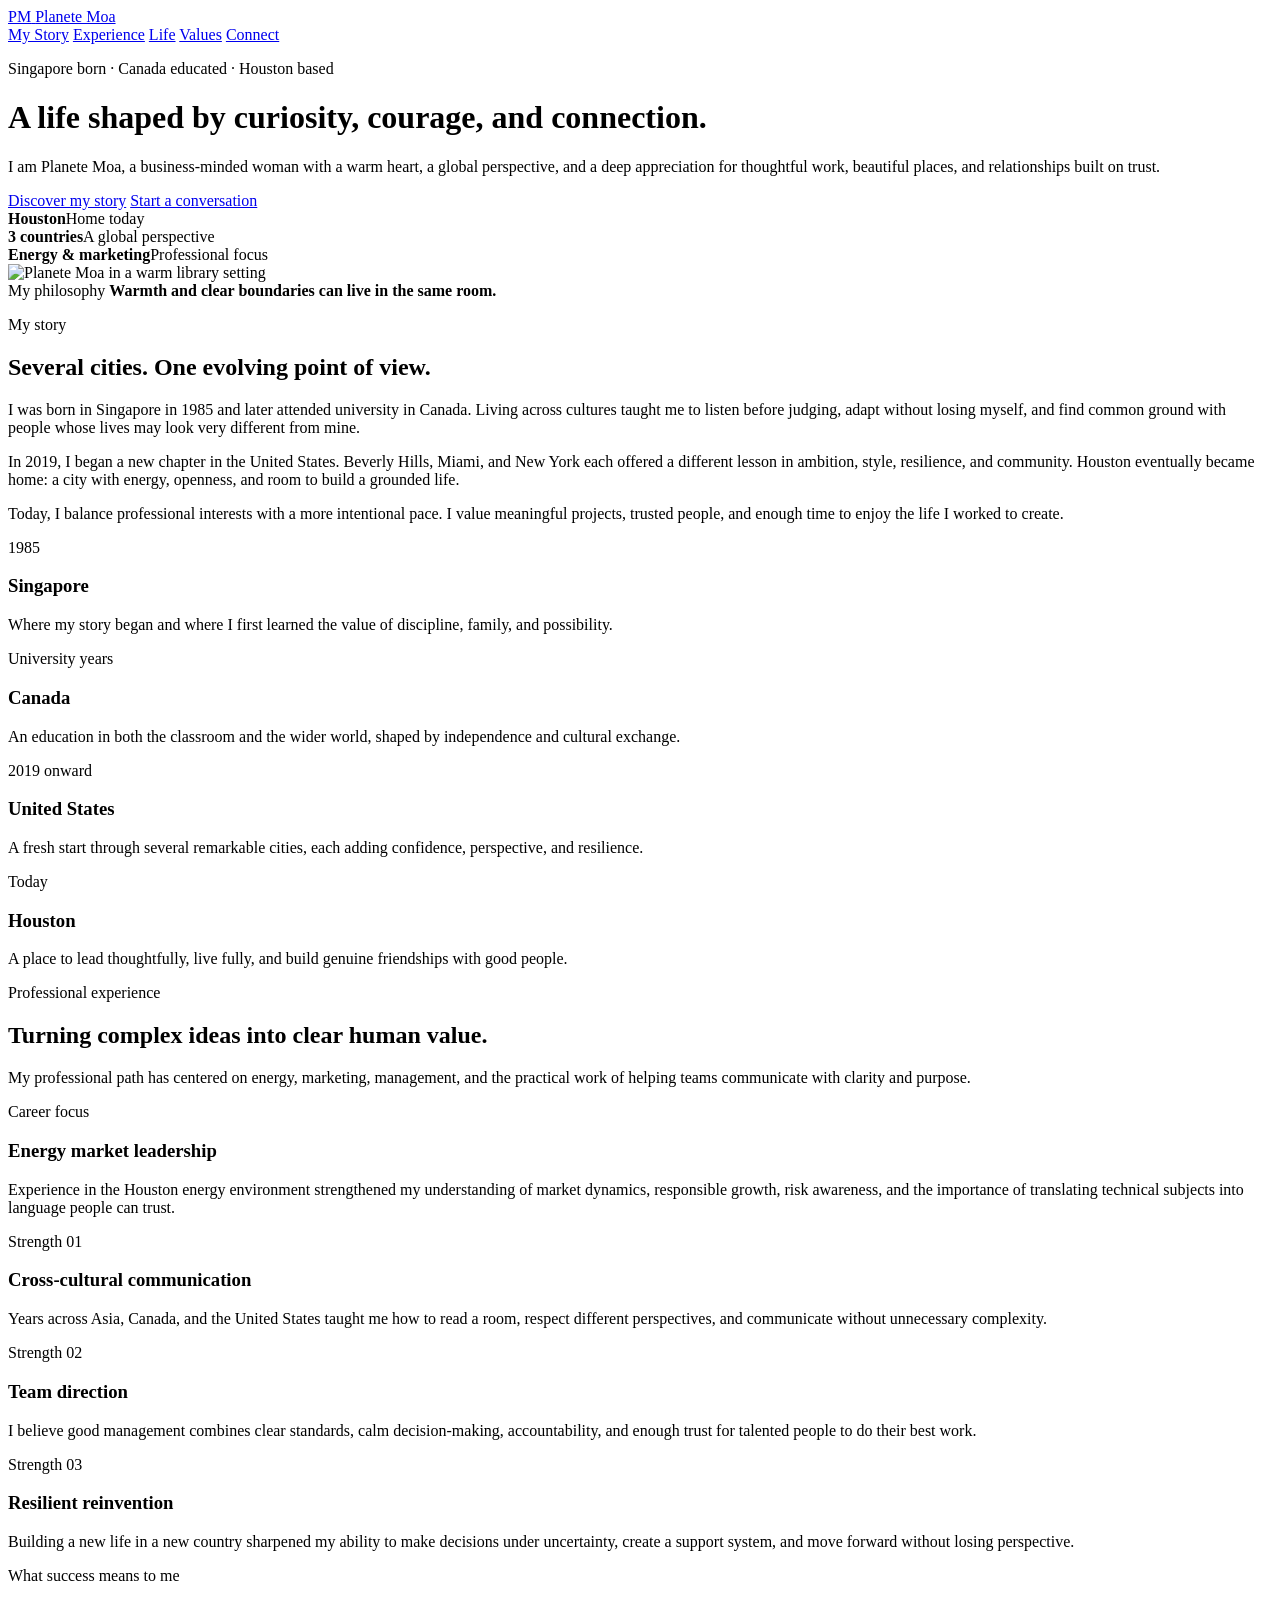
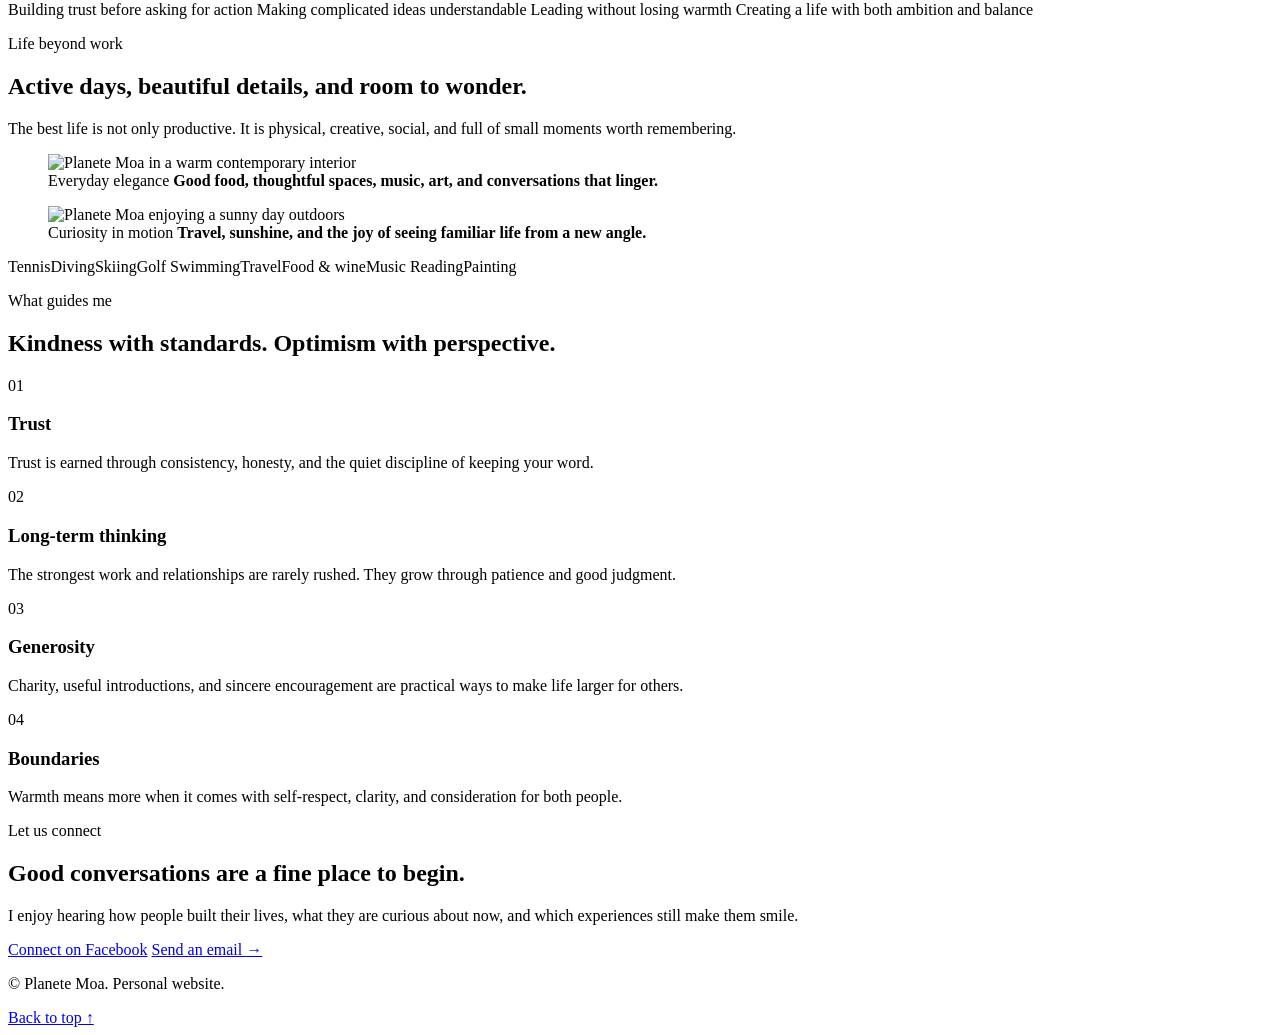
==== index.html @ 76223d22 "Publish index.html" ====
<!doctype html>
<html lang="en">
  <head>
    <meta charset="UTF-8" />
    <meta name="viewport" content="width=device-width, initial-scale=1.0" />
    <title>Planete Moa | Life, Leadership & Meaningful Connection</title>
    <meta
      name="description"
      content="Meet Planete Moa: Singapore-born, Canada-educated, Houston-based, with a life shaped by leadership, travel, curiosity, and meaningful connection."
    />
    <meta property="og:type" content="website" />
    <meta property="og:title" content="Planete Moa | Life, Leadership & Meaningful Connection" />
    <meta
      property="og:description"
      content="A personal story shaped by Singapore, Canada, Houston, thoughtful leadership, travel, and genuine conversation."
    />
    <meta property="og:url" content="https://yangyang168178888-hue.github.io/planete-moa/" />
    <meta property="og:image" content="https://yangyang168178888-hue.github.io/planete-moa/assets/planete-community.jpg" />
    <meta property="og:image:alt" content="Planete Moa in a warm library setting" />
    <meta name="twitter:card" content="summary_large_image" />
    <meta name="theme-color" content="#173f35" />
    <link rel="canonical" href="https://yangyang168178888-hue.github.io/planete-moa/" />
    <link
      rel="icon"
      href="data:image/svg+xml,%3Csvg xmlns='http://www.w3.org/2000/svg' viewBox='0 0 64 64'%3E%3Ccircle cx='32' cy='32' r='32' fill='%23173f35'/%3E%3Ctext x='32' y='39' text-anchor='middle' font-family='Georgia' font-size='22' fill='white'%3EPM%3C/text%3E%3C/svg%3E"
    />
    <link rel="stylesheet" href="./shared.css" />
  </head>
  <body>
    <header class="hero" id="home">
      <nav class="nav shell" aria-label="Main navigation">
        <a class="brand" href="#home" aria-label="Planete Moa home">
          <span class="monogram">PM</span>
          <span>Planete Moa</span>
        </a>
        <div class="nav-links">
          <a href="#story">My Story</a>
          <a href="#experience">Experience</a>
          <a href="#life">Life</a>
          <a href="#values">Values</a>
          <a class="button button-small" href="#connect">Connect</a>
        </div>
      </nav>

      <div class="shell hero-grid">
        <div class="hero-copy">
          <p class="eyebrow">Singapore born · Canada educated · Houston based</p>
          <h1>A life shaped by curiosity, courage, and connection.</h1>
          <p class="lead">
            I am Planete Moa, a business-minded woman with a warm heart, a global perspective,
            and a deep appreciation for thoughtful work, beautiful places, and relationships
            built on trust.
          </p>
          <div class="hero-actions">
            <a class="button" href="#story">Discover my story</a>
            <a class="button secondary" href="#connect">Start a conversation</a>
          </div>
          <div class="hero-facts" aria-label="Profile highlights">
            <div><strong>Houston</strong><span>Home today</span></div>
            <div><strong>3 countries</strong><span>A global perspective</span></div>
            <div><strong>Energy & marketing</strong><span>Professional focus</span></div>
          </div>
        </div>
        <div class="hero-visual">
          <div class="hero-photo">
            <img src="./assets/planete-community.jpg" alt="Planete Moa in a warm library setting" />
          </div>
          <div class="floating-note">
            <span>My philosophy</span>
            <strong>Warmth and clear boundaries can live in the same room.</strong>
          </div>
        </div>
      </div>
    </header>

    <main>
      <section class="section story-section" id="story">
        <div class="shell split">
          <div class="section-title">
            <p class="eyebrow">My story</p>
            <h2>Several cities. One evolving point of view.</h2>
          </div>
          <div class="prose">
            <p>
              I was born in Singapore in 1985 and later attended university in Canada. Living
              across cultures taught me to listen before judging, adapt without losing myself,
              and find common ground with people whose lives may look very different from mine.
            </p>
            <p>
              In 2019, I began a new chapter in the United States. Beverly Hills, Miami, and New
              York each offered a different lesson in ambition, style, resilience, and community.
              Houston eventually became home: a city with energy, openness, and room to build a
              grounded life.
            </p>
            <p>
              Today, I balance professional interests with a more intentional pace. I value
              meaningful projects, trusted people, and enough time to enjoy the life I worked to
              create.
            </p>
          </div>
        </div>

        <div class="shell timeline" aria-label="Personal journey">
          <article>
            <span>1985</span>
            <h3>Singapore</h3>
            <p>Where my story began and where I first learned the value of discipline, family, and possibility.</p>
          </article>
          <article>
            <span>University years</span>
            <h3>Canada</h3>
            <p>An education in both the classroom and the wider world, shaped by independence and cultural exchange.</p>
          </article>
          <article>
            <span>2019 onward</span>
            <h3>United States</h3>
            <p>A fresh start through several remarkable cities, each adding confidence, perspective, and resilience.</p>
          </article>
          <article>
            <span>Today</span>
            <h3>Houston</h3>
            <p>A place to lead thoughtfully, live fully, and build genuine friendships with good people.</p>
          </article>
        </div>
      </section>

      <section class="section dark-section" id="experience">
        <div class="shell">
          <div class="section-heading">
            <div>
              <p class="eyebrow light">Professional experience</p>
              <h2>Turning complex ideas into clear human value.</h2>
            </div>
            <p>
              My professional path has centered on energy, marketing, management, and the
              practical work of helping teams communicate with clarity and purpose.
            </p>
          </div>

          <div class="experience-grid">
            <article class="experience-card featured">
              <span class="card-kicker">Career focus</span>
              <h3>Energy market leadership</h3>
              <p>
                Experience in the Houston energy environment strengthened my understanding of
                market dynamics, responsible growth, risk awareness, and the importance of
                translating technical subjects into language people can trust.
              </p>
            </article>
            <article class="experience-card">
              <span class="card-kicker">Strength 01</span>
              <h3>Cross-cultural communication</h3>
              <p>
                Years across Asia, Canada, and the United States taught me how to read a room,
                respect different perspectives, and communicate without unnecessary complexity.
              </p>
            </article>
            <article class="experience-card">
              <span class="card-kicker">Strength 02</span>
              <h3>Team direction</h3>
              <p>
                I believe good management combines clear standards, calm decision-making,
                accountability, and enough trust for talented people to do their best work.
              </p>
            </article>
            <article class="experience-card">
              <span class="card-kicker">Strength 03</span>
              <h3>Resilient reinvention</h3>
              <p>
                Building a new life in a new country sharpened my ability to make decisions under
                uncertainty, create a support system, and move forward without losing perspective.
              </p>
            </article>
          </div>

          <div class="success-strip">
            <p class="eyebrow light">What success means to me</p>
            <div class="success-items">
              <span>Building trust before asking for action</span>
              <span>Making complicated ideas understandable</span>
              <span>Leading without losing warmth</span>
              <span>Creating a life with both ambition and balance</span>
            </div>
          </div>
        </div>
      </section>

      <section class="section" id="life">
        <div class="shell">
          <div class="section-heading">
            <div>
              <p class="eyebrow">Life beyond work</p>
              <h2>Active days, beautiful details, and room to wonder.</h2>
            </div>
            <p>
              The best life is not only productive. It is physical, creative, social, and full
              of small moments worth remembering.
            </p>
          </div>

          <div class="gallery">
            <figure class="gallery-large">
              <img src="./assets/planete-lifestyle.jpg" alt="Planete Moa in a warm contemporary interior" />
              <figcaption>
                <span>Everyday elegance</span>
                <strong>Good food, thoughtful spaces, music, art, and conversations that linger.</strong>
              </figcaption>
            </figure>
            <figure>
              <img src="./assets/planete-travel.jpg" alt="Planete Moa enjoying a sunny day outdoors" />
              <figcaption>
                <span>Curiosity in motion</span>
                <strong>Travel, sunshine, and the joy of seeing familiar life from a new angle.</strong>
              </figcaption>
            </figure>
          </div>

          <div class="interest-list" aria-label="Personal interests">
            <span>Tennis</span><span>Diving</span><span>Skiing</span><span>Golf</span>
            <span>Swimming</span><span>Travel</span><span>Food & wine</span><span>Music</span>
            <span>Reading</span><span>Painting</span>
          </div>
        </div>
      </section>

      <section class="section values-section" id="values">
        <div class="shell">
          <div class="values-intro">
            <p class="eyebrow">What guides me</p>
            <h2>Kindness with standards. Optimism with perspective.</h2>
          </div>
          <div class="values-grid">
            <article>
              <span>01</span>
              <h3>Trust</h3>
              <p>Trust is earned through consistency, honesty, and the quiet discipline of keeping your word.</p>
            </article>
            <article>
              <span>02</span>
              <h3>Long-term thinking</h3>
              <p>The strongest work and relationships are rarely rushed. They grow through patience and good judgment.</p>
            </article>
            <article>
              <span>03</span>
              <h3>Generosity</h3>
              <p>Charity, useful introductions, and sincere encouragement are practical ways to make life larger for others.</p>
            </article>
            <article>
              <span>04</span>
              <h3>Boundaries</h3>
              <p>Warmth means more when it comes with self-respect, clarity, and consideration for both people.</p>
            </article>
          </div>
        </div>
      </section>

      <section class="section connect-section" id="connect">
        <div class="shell connect-panel">
          <div>
            <p class="eyebrow light">Let us connect</p>
            <h2>Good conversations are a fine place to begin.</h2>
            <p>
              I enjoy hearing how people built their lives, what they are curious about now, and
              which experiences still make them smile.
            </p>
          </div>
          <div class="connect-actions">
            <a class="button button-light" href="#" data-facebook>Connect on Facebook</a>
            <a class="text-link" href="#" data-email>Send an email <span aria-hidden="true">→</span></a>
          </div>
        </div>
      </section>
    </main>

    <footer class="footer">
      <div class="shell footer-inner">
        <p>© <span data-year></span> Planete Moa. Personal website.</p>
        <a href="#home">Back to top ↑</a>
      </div>
    </footer>

    <script src="./site-config.js"></script>
    <script src="./shared.js"></script>
  </body>
</html>
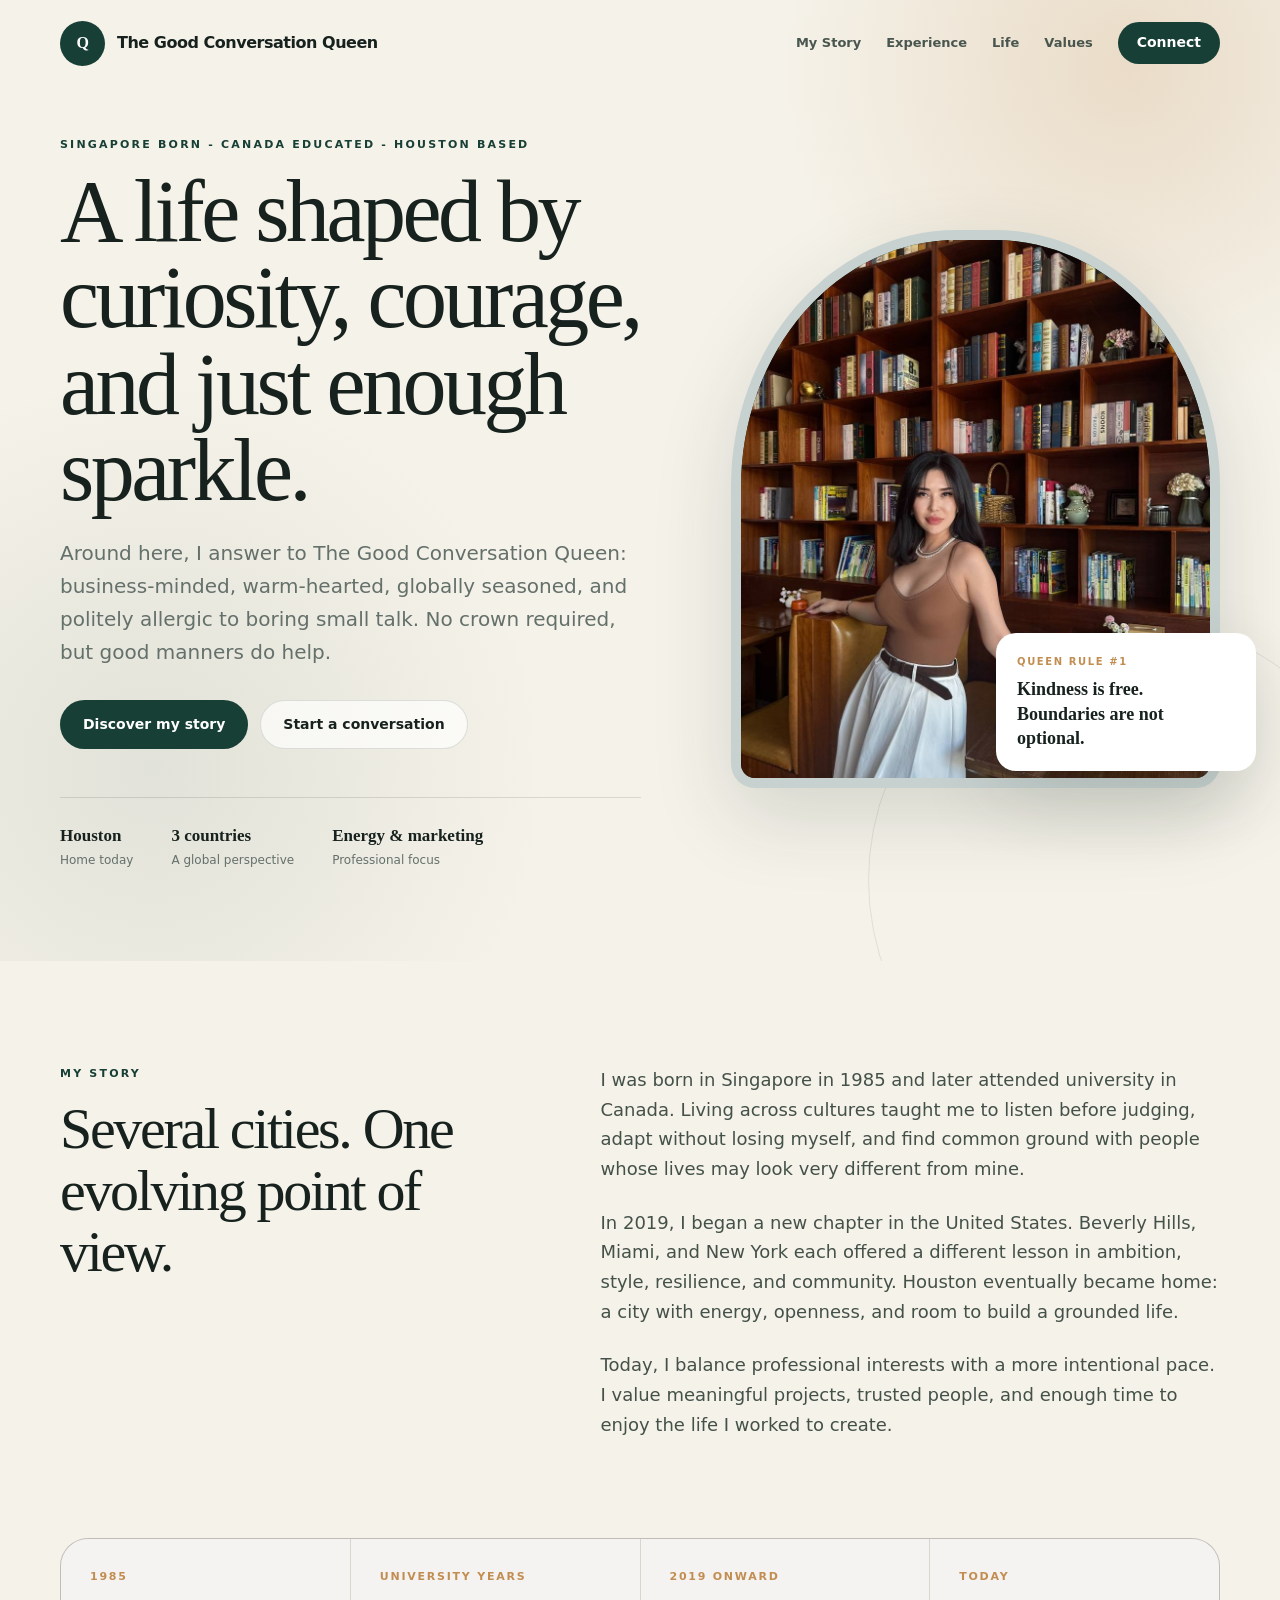
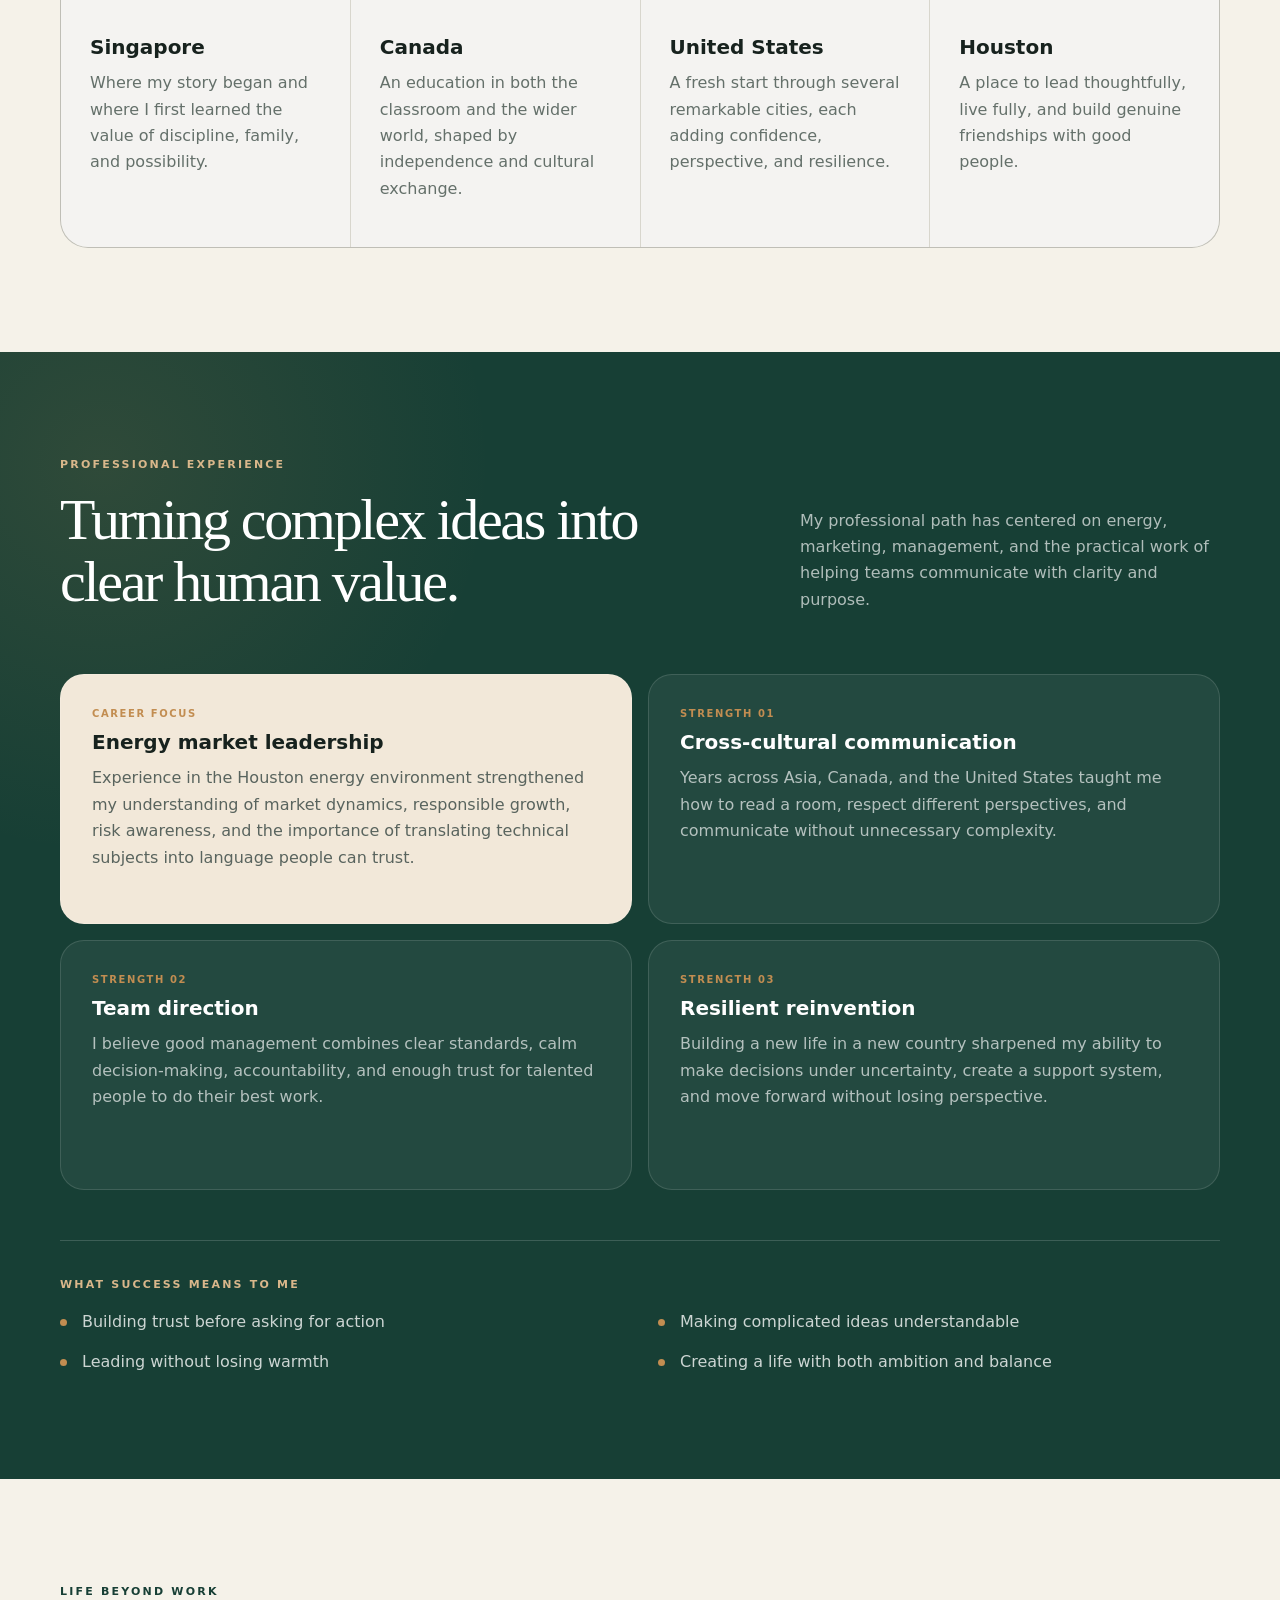
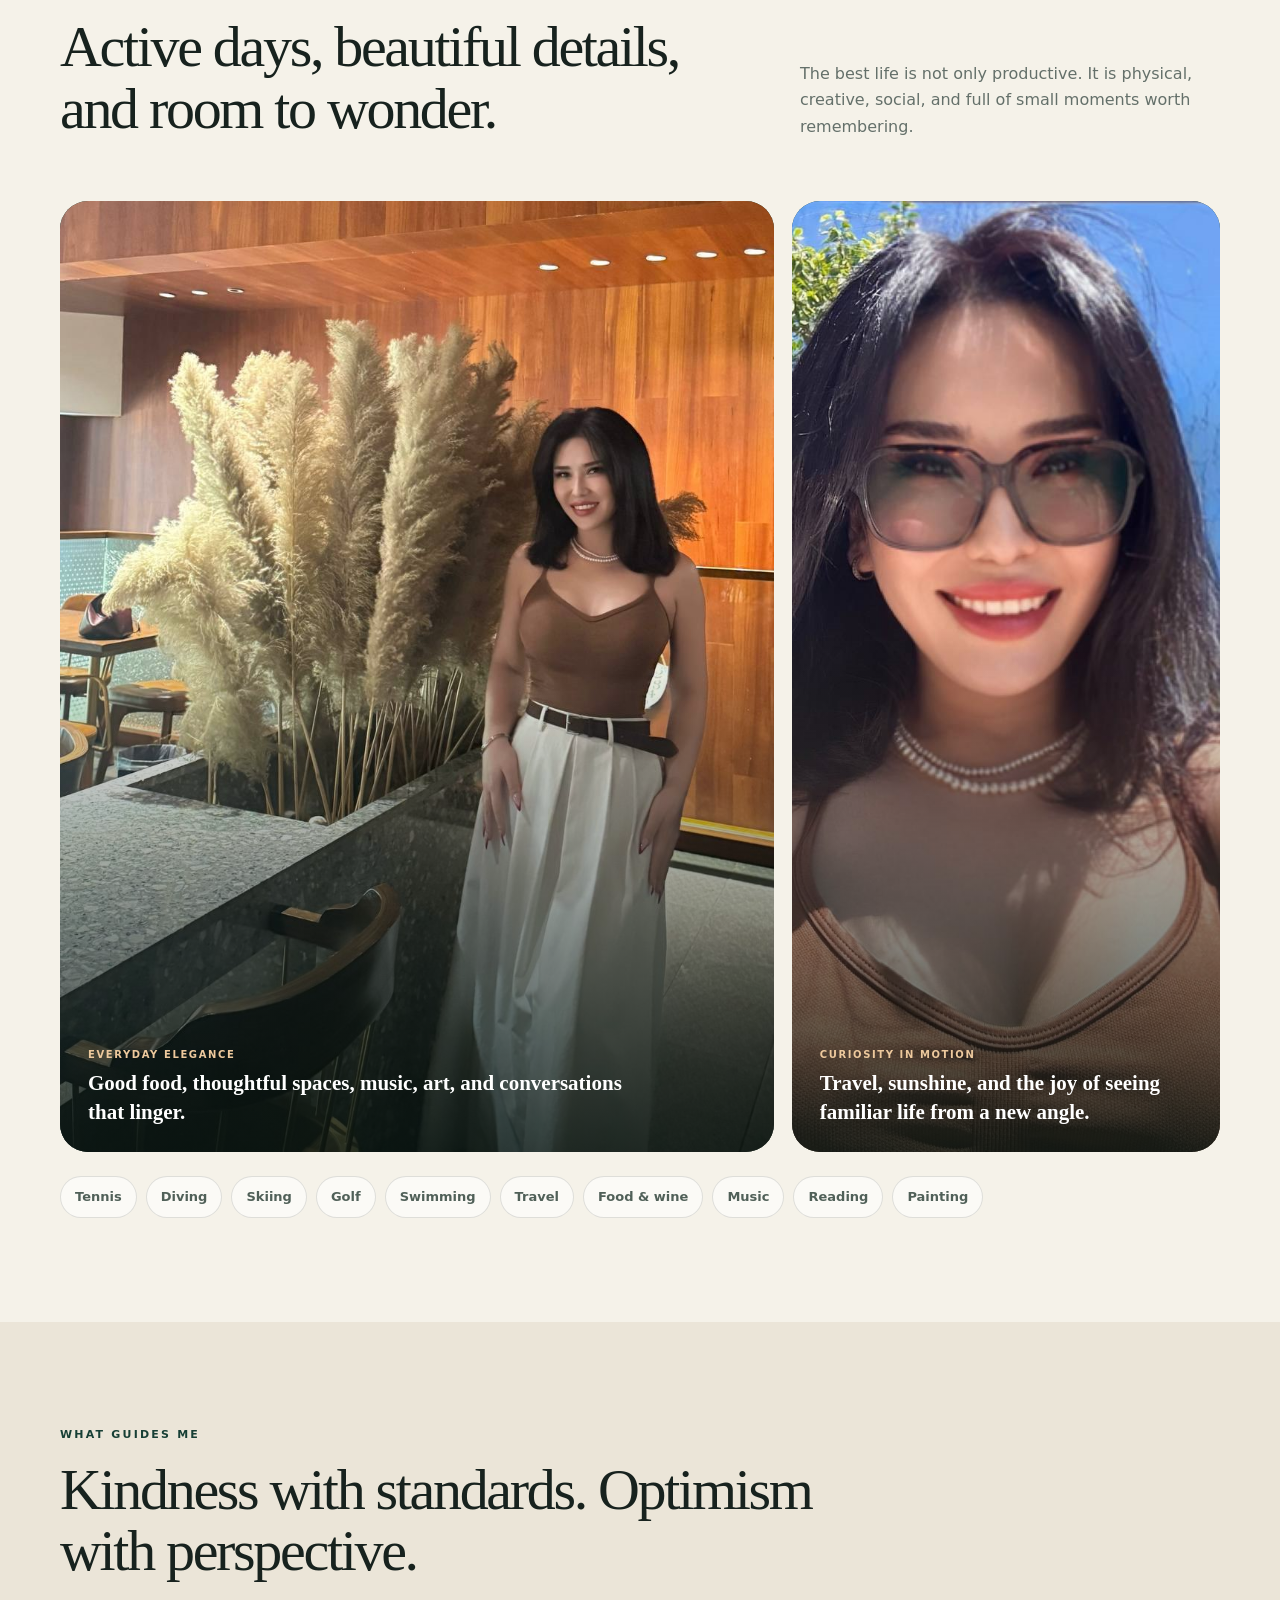
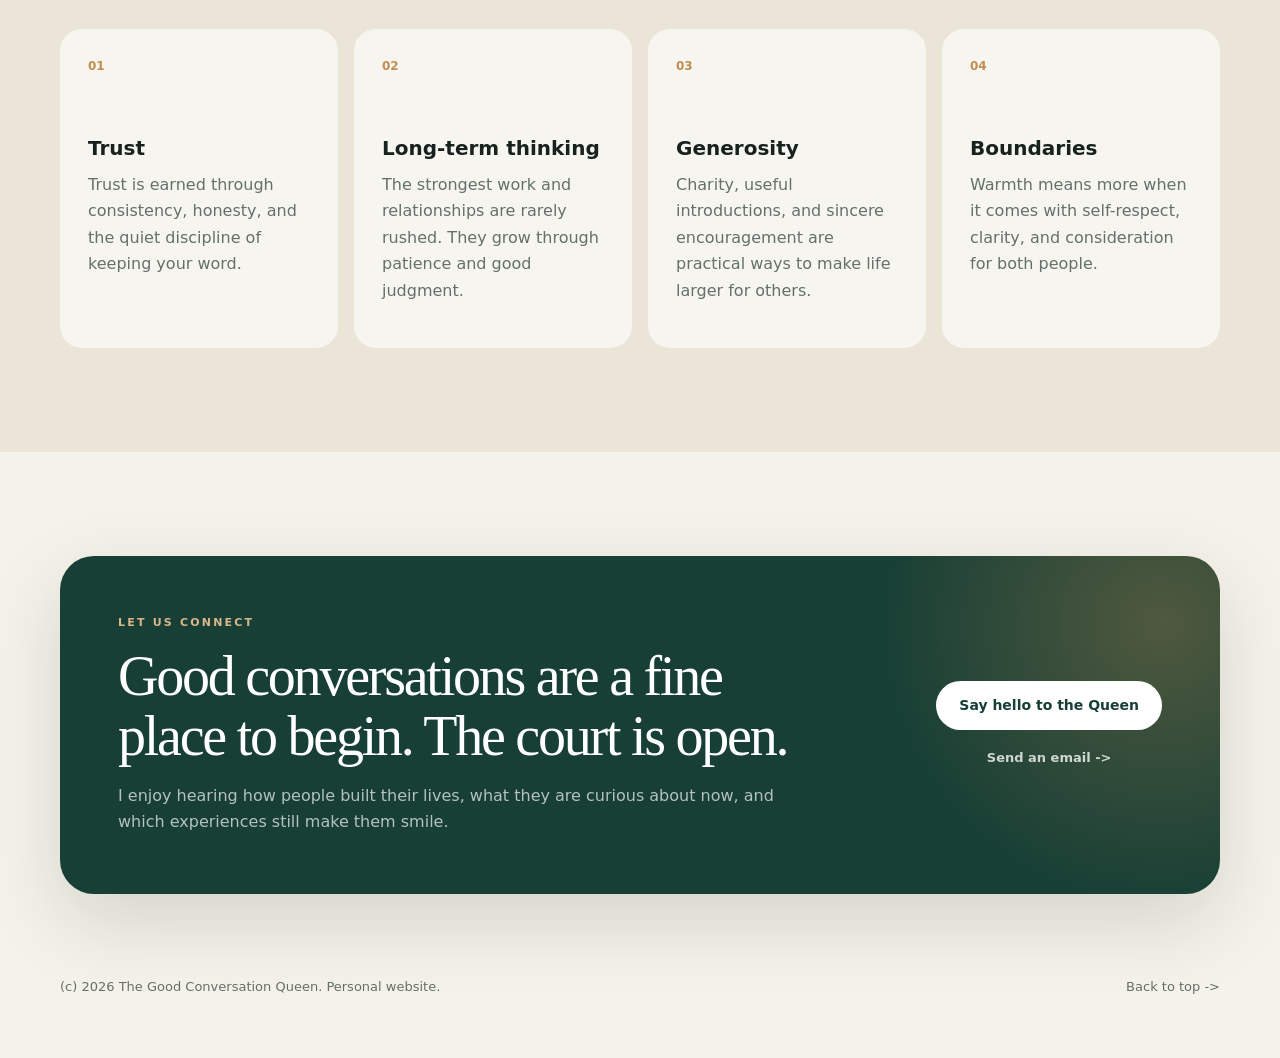
==== commit 036655f3: "Update queen tone and remove visible name from index.html" ====
--- a/index.html
+++ b/index.html
@@ -3,35 +3,35 @@
   <head>
     <meta charset="UTF-8" />
     <meta name="viewport" content="width=device-width, initial-scale=1.0" />
-    <title>Planete Moa | Life, Leadership & Meaningful Connection</title>
+    <title>The Good Conversation Queen | Life, Leadership & a Little Spark</title>
     <meta
       name="description"
-      content="Meet Planete Moa: Singapore-born, Canada-educated, Houston-based, with a life shaped by leadership, travel, curiosity, and meaningful connection."
+      content="Meet The Good Conversation Queen: Singapore-born, Canada-educated, Houston-based, and politely allergic to boring small talk."
     />
     <meta property="og:type" content="website" />
-    <meta property="og:title" content="Planete Moa | Life, Leadership & Meaningful Connection" />
+    <meta property="og:title" content="The Good Conversation Queen | Life, Leadership & a Little Spark" />
     <meta
       property="og:description"
-      content="A personal story shaped by Singapore, Canada, Houston, thoughtful leadership, travel, and genuine conversation."
+      content="A personal story shaped by Singapore, Canada, Houston, thoughtful leadership, travel, genuine conversation, and a wink of American queen energy."
     />
     <meta property="og:url" content="https://yangyang168178888-hue.github.io/planete-moa/" />
     <meta property="og:image" content="https://yangyang168178888-hue.github.io/planete-moa/assets/planete-community.jpg" />
-    <meta property="og:image:alt" content="Planete Moa in a warm library setting" />
+    <meta property="og:image:alt" content="The Good Conversation Queen in a warm library setting" />
     <meta name="twitter:card" content="summary_large_image" />
     <meta name="theme-color" content="#173f35" />
     <link rel="canonical" href="https://yangyang168178888-hue.github.io/planete-moa/" />
     <link
       rel="icon"
-      href="data:image/svg+xml,%3Csvg xmlns='http://www.w3.org/2000/svg' viewBox='0 0 64 64'%3E%3Ccircle cx='32' cy='32' r='32' fill='%23173f35'/%3E%3Ctext x='32' y='39' text-anchor='middle' font-family='Georgia' font-size='22' fill='white'%3EPM%3C/text%3E%3C/svg%3E"
+      href="data:image/svg+xml,%3Csvg xmlns='http://www.w3.org/2000/svg' viewBox='0 0 64 64'%3E%3Ccircle cx='32' cy='32' r='32' fill='%23173f35'/%3E%3Ctext x='32' y='41' text-anchor='middle' font-family='Georgia' font-size='30' fill='white'%3EQ%3C/text%3E%3C/svg%3E"
     />
     <link rel="stylesheet" href="./shared.css" />
   </head>
   <body>
     <header class="hero" id="home">
       <nav class="nav shell" aria-label="Main navigation">
-        <a class="brand" href="#home" aria-label="Planete Moa home">
-          <span class="monogram">PM</span>
-          <span>Planete Moa</span>
+        <a class="brand" href="#home" aria-label="The Good Conversation Queen home">
+          <span class="monogram">Q</span>
+          <span>The Good Conversation Queen</span>
         </a>
         <div class="nav-links">
           <a href="#story">My Story</a>
@@ -44,12 +44,12 @@
 
       <div class="shell hero-grid">
         <div class="hero-copy">
-          <p class="eyebrow">Singapore born · Canada educated · Houston based</p>
-          <h1>A life shaped by curiosity, courage, and connection.</h1>
+          <p class="eyebrow">Singapore born - Canada educated - Houston based</p>
+          <h1>A life shaped by curiosity, courage, and just enough sparkle.</h1>
           <p class="lead">
-            I am Planete Moa, a business-minded woman with a warm heart, a global perspective,
-            and a deep appreciation for thoughtful work, beautiful places, and relationships
-            built on trust.
+            Around here, I answer to The Good Conversation Queen: business-minded,
+            warm-hearted, globally seasoned, and politely allergic to boring small talk.
+            No crown required, but good manners do help.
           </p>
           <div class="hero-actions">
             <a class="button" href="#story">Discover my story</a>
@@ -63,11 +63,11 @@
         </div>
         <div class="hero-visual">
           <div class="hero-photo">
-            <img src="./assets/planete-community.jpg" alt="Planete Moa in a warm library setting" />
+            <img src="./assets/planete-community.jpg" alt="The Good Conversation Queen in a warm library setting" />
           </div>
           <div class="floating-note">
-            <span>My philosophy</span>
-            <strong>Warmth and clear boundaries can live in the same room.</strong>
+            <span>Queen rule #1</span>
+            <strong>Kindness is free. Boundaries are not optional.</strong>
           </div>
         </div>
       </div>
@@ -200,14 +200,14 @@
 
           <div class="gallery">
             <figure class="gallery-large">
-              <img src="./assets/planete-lifestyle.jpg" alt="Planete Moa in a warm contemporary interior" />
+              <img src="./assets/planete-lifestyle.jpg" alt="The Good Conversation Queen in a warm contemporary interior" />
               <figcaption>
                 <span>Everyday elegance</span>
                 <strong>Good food, thoughtful spaces, music, art, and conversations that linger.</strong>
               </figcaption>
             </figure>
             <figure>
-              <img src="./assets/planete-travel.jpg" alt="Planete Moa enjoying a sunny day outdoors" />
+              <img src="./assets/planete-travel.jpg" alt="The Good Conversation Queen enjoying a sunny day outdoors" />
               <figcaption>
                 <span>Curiosity in motion</span>
                 <strong>Travel, sunshine, and the joy of seeing familiar life from a new angle.</strong>
@@ -258,15 +258,15 @@
         <div class="shell connect-panel">
           <div>
             <p class="eyebrow light">Let us connect</p>
-            <h2>Good conversations are a fine place to begin.</h2>
+            <h2>Good conversations are a fine place to begin. The court is open.</h2>
             <p>
               I enjoy hearing how people built their lives, what they are curious about now, and
               which experiences still make them smile.
             </p>
           </div>
           <div class="connect-actions">
-            <a class="button button-light" href="#" data-facebook>Connect on Facebook</a>
-            <a class="text-link" href="#" data-email>Send an email <span aria-hidden="true">→</span></a>
+            <a class="button button-light" href="#" data-facebook>Say hello to the Queen</a>
+            <a class="text-link" href="#" data-email>Send an email <span aria-hidden="true">-&gt;</span></a>
           </div>
         </div>
       </section>
@@ -274,8 +274,8 @@
 
     <footer class="footer">
       <div class="shell footer-inner">
-        <p>© <span data-year></span> Planete Moa. Personal website.</p>
-        <a href="#home">Back to top ↑</a>
+        <p>(c) <span data-year></span> The Good Conversation Queen. Personal website.</p>
+        <a href="#home">Back to top -&gt;</a>
       </div>
     </footer>
 
--- a/shared.css
+++ b/shared.css
@@ -0,0 +1,735 @@
+:root {
+  --ink: #17221e;
+  --muted: #64706a;
+  --paper: #f5f2e9;
+  --paper-deep: #ebe5d8;
+  --white: #ffffff;
+  --line: rgba(23, 34, 30, 0.13);
+  --green: #173f35;
+  --green-soft: #dfe9e3;
+  --gold: #c28d51;
+  --shadow: 0 28px 80px rgba(25, 44, 37, 0.15);
+}
+
+* {
+  box-sizing: border-box;
+}
+
+html {
+  scroll-behavior: smooth;
+}
+
+body {
+  margin: 0;
+  color: var(--ink);
+  background: var(--paper);
+  font-family: Inter, ui-sans-serif, system-ui, -apple-system, BlinkMacSystemFont,
+    "Segoe UI", sans-serif;
+  line-height: 1.65;
+}
+
+img {
+  display: block;
+  max-width: 100%;
+}
+
+a {
+  color: inherit;
+  text-decoration: none;
+}
+
+button,
+a {
+  -webkit-tap-highlight-color: transparent;
+}
+
+.shell {
+  width: min(1160px, calc(100% - 36px));
+  margin: 0 auto;
+}
+
+.nav {
+  position: relative;
+  z-index: 20;
+  display: flex;
+  min-height: 86px;
+  align-items: center;
+  justify-content: space-between;
+  gap: 24px;
+}
+
+.brand {
+  display: flex;
+  align-items: center;
+  gap: 12px;
+  font-weight: 800;
+  letter-spacing: -0.03em;
+}
+
+.monogram {
+  display: grid;
+  width: 45px;
+  height: 45px;
+  place-items: center;
+  border-radius: 50%;
+  color: var(--white);
+  background: var(--green);
+  font-family: Georgia, "Times New Roman", serif;
+  font-size: 16px;
+}
+
+.nav-links {
+  display: flex;
+  align-items: center;
+  gap: 25px;
+  color: #49564f;
+  font-size: 13px;
+  font-weight: 750;
+}
+
+.button {
+  display: inline-flex;
+  min-height: 49px;
+  align-items: center;
+  justify-content: center;
+  padding: 0 22px;
+  border: 1px solid transparent;
+  border-radius: 999px;
+  color: var(--white);
+  background: var(--green);
+  font-size: 14px;
+  font-weight: 800;
+  transition: transform 180ms ease, box-shadow 180ms ease, background 180ms ease;
+}
+
+.button:hover {
+  transform: translateY(-2px);
+  box-shadow: 0 15px 36px rgba(23, 63, 53, 0.24);
+}
+
+.button-small {
+  min-height: 42px;
+  padding: 0 18px;
+}
+
+.button.secondary {
+  color: var(--ink);
+  border-color: var(--line);
+  background: rgba(255, 255, 255, 0.68);
+}
+
+.button-light {
+  color: var(--green);
+  background: var(--white);
+}
+
+.eyebrow {
+  margin: 0 0 15px;
+  color: var(--green);
+  font-size: 11px;
+  font-weight: 850;
+  letter-spacing: 0.2em;
+  text-transform: uppercase;
+}
+
+.eyebrow.light {
+  color: #d9b78b;
+}
+
+h1,
+h2,
+h3,
+p {
+  margin-top: 0;
+}
+
+h1,
+h2 {
+  font-family: Georgia, "Times New Roman", serif;
+  font-weight: 500;
+  letter-spacing: -0.04em;
+}
+
+h1 {
+  max-width: 760px;
+  margin-bottom: 23px;
+  font-size: clamp(50px, 7vw, 88px);
+  line-height: 0.98;
+}
+
+h2 {
+  margin-bottom: 17px;
+  font-size: clamp(36px, 5vw, 58px);
+  line-height: 1.06;
+}
+
+h3 {
+  margin-bottom: 10px;
+  font-size: 20px;
+  line-height: 1.28;
+}
+
+.lead {
+  max-width: 670px;
+  color: var(--muted);
+  font-size: clamp(17px, 2vw, 20px);
+}
+
+.hero {
+  position: relative;
+  overflow: hidden;
+  min-height: 780px;
+  background:
+    radial-gradient(circle at 88% 7%, rgba(194, 141, 81, 0.22), transparent 24%),
+    radial-gradient(circle at 12% 80%, rgba(23, 63, 53, 0.09), transparent 29%),
+    var(--paper);
+}
+
+.hero::after {
+  position: absolute;
+  right: -110px;
+  bottom: -180px;
+  width: 520px;
+  height: 520px;
+  border: 1px solid rgba(23, 63, 53, 0.1);
+  border-radius: 50%;
+  content: "";
+}
+
+.hero-grid {
+  position: relative;
+  z-index: 2;
+  display: grid;
+  min-height: 670px;
+  align-items: center;
+  grid-template-columns: 1.06fr 0.94fr;
+  gap: 64px;
+  padding: 50px 0 90px;
+}
+
+.hero-actions {
+  display: flex;
+  flex-wrap: wrap;
+  gap: 12px;
+  margin-top: 31px;
+}
+
+.hero-facts {
+  display: flex;
+  flex-wrap: wrap;
+  gap: 24px 38px;
+  margin-top: 48px;
+  padding-top: 24px;
+  border-top: 1px solid var(--line);
+}
+
+.hero-facts div {
+  display: grid;
+  gap: 1px;
+}
+
+.hero-facts strong {
+  font-family: Georgia, "Times New Roman", serif;
+  font-size: 17px;
+}
+
+.hero-facts span {
+  color: var(--muted);
+  font-size: 12px;
+}
+
+.hero-visual {
+  position: relative;
+  min-height: 570px;
+}
+
+.hero-photo {
+  position: absolute;
+  inset: 2% 0 0 5%;
+  overflow: hidden;
+  border: 10px solid rgba(255, 255, 255, 0.76);
+  border-radius: 46% 46% 24px 24px;
+  background: var(--green);
+  box-shadow: var(--shadow);
+}
+
+.hero-photo img {
+  width: 100%;
+  height: 100%;
+  object-fit: cover;
+  object-position: 50% 45%;
+}
+
+.floating-note {
+  position: absolute;
+  right: -7%;
+  bottom: 3%;
+  width: 260px;
+  padding: 21px;
+  border-radius: 20px;
+  background: var(--white);
+  box-shadow: var(--shadow);
+}
+
+.floating-note span,
+.card-kicker {
+  display: block;
+  margin-bottom: 7px;
+  color: var(--gold);
+  font-size: 10px;
+  font-weight: 850;
+  letter-spacing: 0.16em;
+  text-transform: uppercase;
+}
+
+.floating-note strong {
+  display: block;
+  font-family: Georgia, "Times New Roman", serif;
+  font-size: 18px;
+  line-height: 1.35;
+}
+
+.section {
+  padding: 104px 0;
+}
+
+.split {
+  display: grid;
+  grid-template-columns: 0.82fr 1.18fr;
+  gap: 110px;
+}
+
+.section-title {
+  position: sticky;
+  top: 32px;
+  align-self: start;
+}
+
+.prose {
+  color: #445149;
+  font-size: 18px;
+}
+
+.prose p {
+  margin-bottom: 24px;
+}
+
+.timeline {
+  display: grid;
+  grid-template-columns: repeat(4, minmax(0, 1fr));
+  gap: 1px;
+  margin-top: 75px;
+  overflow: hidden;
+  border: 1px solid var(--line);
+  border-radius: 28px;
+  background: var(--line);
+}
+
+.timeline article {
+  min-height: 260px;
+  padding: 29px;
+  background: rgba(255, 255, 255, 0.72);
+}
+
+.timeline span {
+  display: block;
+  margin-bottom: 48px;
+  color: var(--gold);
+  font-size: 11px;
+  font-weight: 850;
+  letter-spacing: 0.16em;
+  text-transform: uppercase;
+}
+
+.timeline p,
+.experience-card p,
+.values-grid p {
+  color: var(--muted);
+}
+
+.dark-section {
+  color: var(--white);
+  background:
+    radial-gradient(circle at 8% 10%, rgba(194, 141, 81, 0.14), transparent 25%),
+    #173f35;
+}
+
+.section-heading {
+  display: flex;
+  align-items: end;
+  justify-content: space-between;
+  gap: 70px;
+  margin-bottom: 45px;
+}
+
+.section-heading > div {
+  max-width: 690px;
+}
+
+.section-heading > p {
+  max-width: 420px;
+  color: var(--muted);
+}
+
+.dark-section .section-heading > p {
+  color: rgba(255, 255, 255, 0.66);
+}
+
+.experience-grid {
+  display: grid;
+  grid-template-columns: repeat(2, minmax(0, 1fr));
+  gap: 16px;
+}
+
+.experience-card {
+  min-height: 250px;
+  padding: 31px;
+  border: 1px solid rgba(255, 255, 255, 0.13);
+  border-radius: 24px;
+  background: rgba(255, 255, 255, 0.055);
+}
+
+.experience-card.featured {
+  background: #f2e8d9;
+  color: var(--ink);
+}
+
+.experience-card p {
+  margin-bottom: 0;
+  color: rgba(255, 255, 255, 0.66);
+}
+
+.experience-card.featured p {
+  color: #59645e;
+}
+
+.success-strip {
+  margin-top: 50px;
+  padding-top: 35px;
+  border-top: 1px solid rgba(255, 255, 255, 0.16);
+}
+
+.success-items {
+  display: grid;
+  grid-template-columns: repeat(2, minmax(0, 1fr));
+  gap: 13px 36px;
+}
+
+.success-items span {
+  position: relative;
+  padding-left: 22px;
+  color: rgba(255, 255, 255, 0.78);
+}
+
+.success-items span::before {
+  position: absolute;
+  top: 0.63em;
+  left: 0;
+  width: 7px;
+  height: 7px;
+  border-radius: 50%;
+  background: var(--gold);
+  content: "";
+}
+
+.gallery {
+  display: grid;
+  grid-template-columns: 1.25fr 0.75fr;
+  gap: 18px;
+}
+
+.gallery figure {
+  position: relative;
+  min-height: 520px;
+  margin: 0;
+  overflow: hidden;
+  border-radius: 28px;
+  background: var(--green);
+}
+
+.gallery img {
+  width: 100%;
+  height: 100%;
+  object-fit: cover;
+}
+
+.gallery-large img {
+  object-position: 50% 37%;
+}
+
+.gallery figure:not(.gallery-large) img {
+  object-position: 50% 26%;
+}
+
+.gallery figure::after {
+  position: absolute;
+  inset: 45% 0 0;
+  background: linear-gradient(transparent, rgba(8, 20, 16, 0.82));
+  content: "";
+}
+
+.gallery figcaption {
+  position: absolute;
+  z-index: 2;
+  right: 28px;
+  bottom: 26px;
+  left: 28px;
+  color: var(--white);
+}
+
+.gallery figcaption span {
+  display: block;
+  margin-bottom: 6px;
+  color: #edc99d;
+  font-size: 10px;
+  font-weight: 850;
+  letter-spacing: 0.16em;
+  text-transform: uppercase;
+}
+
+.gallery figcaption strong {
+  display: block;
+  max-width: 540px;
+  font-family: Georgia, "Times New Roman", serif;
+  font-size: 21px;
+  line-height: 1.35;
+}
+
+.interest-list {
+  display: flex;
+  flex-wrap: wrap;
+  gap: 9px;
+  margin-top: 24px;
+}
+
+.interest-list span {
+  padding: 9px 14px;
+  border: 1px solid var(--line);
+  border-radius: 999px;
+  color: #506058;
+  background: rgba(255, 255, 255, 0.6);
+  font-size: 13px;
+  font-weight: 700;
+}
+
+.values-section {
+  background: var(--paper-deep);
+}
+
+.values-intro {
+  max-width: 760px;
+  margin-bottom: 47px;
+}
+
+.values-grid {
+  display: grid;
+  grid-template-columns: repeat(4, minmax(0, 1fr));
+  gap: 16px;
+}
+
+.values-grid article {
+  min-height: 250px;
+  padding: 28px;
+  border-radius: 22px;
+  background: rgba(255, 255, 255, 0.63);
+}
+
+.values-grid span {
+  display: block;
+  margin-bottom: 60px;
+  color: var(--gold);
+  font-size: 12px;
+  font-weight: 850;
+}
+
+.connect-section {
+  padding-bottom: 48px;
+}
+
+.connect-panel {
+  display: flex;
+  align-items: center;
+  justify-content: space-between;
+  gap: 70px;
+  padding: 58px;
+  border-radius: 34px;
+  color: var(--white);
+  background:
+    radial-gradient(circle at 95% 20%, rgba(194, 141, 81, 0.33), transparent 25%),
+    var(--green);
+  box-shadow: var(--shadow);
+}
+
+.connect-panel > div:first-child {
+  max-width: 700px;
+}
+
+.connect-panel h2 {
+  font-size: clamp(34px, 5vw, 56px);
+}
+
+.connect-panel p:not(.eyebrow) {
+  margin-bottom: 0;
+  color: rgba(255, 255, 255, 0.68);
+}
+
+.connect-actions {
+  display: grid;
+  min-width: 205px;
+  gap: 17px;
+  text-align: center;
+}
+
+.text-link {
+  color: rgba(255, 255, 255, 0.78);
+  font-size: 13px;
+  font-weight: 750;
+}
+
+.footer {
+  padding: 34px 0 48px;
+  color: var(--muted);
+  font-size: 13px;
+}
+
+.footer-inner {
+  display: flex;
+  justify-content: space-between;
+  gap: 24px;
+}
+
+@media (max-width: 940px) {
+  .nav-links a:not(.button) {
+    display: none;
+  }
+
+  .hero-grid {
+    grid-template-columns: 1fr;
+    gap: 20px;
+  }
+
+  .hero-copy {
+    padding-top: 55px;
+  }
+
+  .hero-visual {
+    min-height: 600px;
+  }
+
+  .hero-photo {
+    inset: 0 5% 0;
+  }
+
+  .floating-note {
+    right: 0;
+  }
+
+  .split {
+    grid-template-columns: 1fr;
+    gap: 25px;
+  }
+
+  .section-title {
+    position: static;
+  }
+
+  .timeline,
+  .values-grid {
+    grid-template-columns: repeat(2, minmax(0, 1fr));
+  }
+
+  .section-heading {
+    display: block;
+  }
+
+  .gallery {
+    grid-template-columns: 1fr;
+  }
+
+  .gallery figure {
+    min-height: 560px;
+  }
+}
+
+@media (max-width: 640px) {
+  .shell {
+    width: min(100% - 26px, 1160px);
+  }
+
+  .nav {
+    min-height: 74px;
+  }
+
+  .brand {
+    font-size: 15px;
+  }
+
+  .button-small {
+    min-height: 39px;
+    padding: 0 15px;
+  }
+
+  h1 {
+    font-size: clamp(45px, 15vw, 64px);
+  }
+
+  .hero-grid {
+    padding-top: 20px;
+  }
+
+  .hero-facts {
+    gap: 18px 28px;
+  }
+
+  .hero-visual {
+    min-height: 465px;
+  }
+
+  .hero-photo {
+    inset: 0;
+    border-width: 7px;
+  }
+
+  .floating-note {
+    right: 8px;
+    bottom: -18px;
+    width: 230px;
+  }
+
+  .section {
+    padding: 75px 0;
+  }
+
+  .timeline,
+  .experience-grid,
+  .success-items,
+  .values-grid {
+    grid-template-columns: 1fr;
+  }
+
+  .timeline article {
+    min-height: 215px;
+  }
+
+  .timeline span,
+  .values-grid span {
+    margin-bottom: 34px;
+  }
+
+  .gallery figure {
+    min-height: 440px;
+  }
+
+  .connect-panel {
+    display: block;
+    padding: 34px 26px;
+  }
+
+  .connect-actions {
+    margin-top: 28px;
+  }
+
+  .footer-inner {
+    display: block;
+  }
+}
